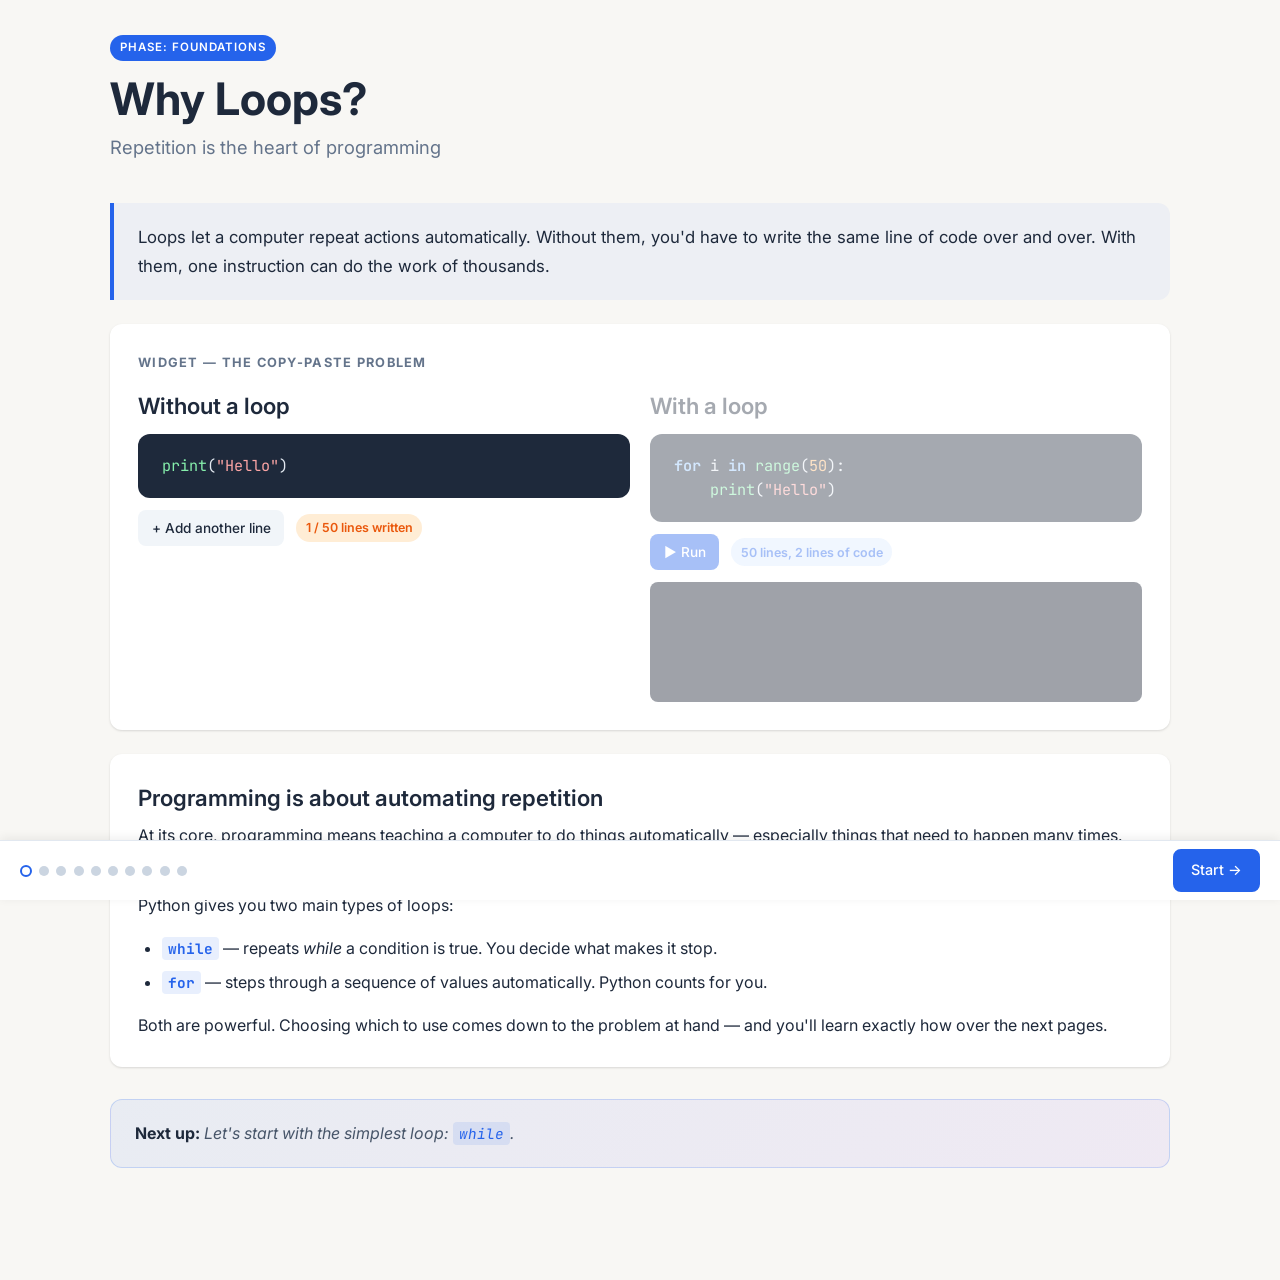
==== page-01.html @ dd304a5e "Initial release: Python Loops interactive learning guide 10-page progressive web learning experience" ====
<!DOCTYPE html>
<html lang="en">
<head>
  <meta charset="UTF-8">
  <meta name="viewport" content="width=device-width, initial-scale=1.0">
  <meta name="page" content="1">
  <title>Page 1 — Why Loops? | Python Loops</title>
  <link rel="stylesheet" href="css/styles.css">
</head>
<body>

<div class="page-wrapper">
  <header class="page-header">
    <span class="phase-badge">Phase: Foundations</span>
    <h1>Why Loops?</h1>
    <p class="subtitle">Repetition is the heart of programming</p>
  </header>

  <div class="concept-box">
    Loops let a computer repeat actions automatically. Without them, you'd have to write the same line of code over and over.
    With them, one instruction can do the work of thousands.
  </div>

  <!-- Widget: The Copy-Paste Problem -->
  <div class="card">
    <div class="card-title">Widget — The Copy-Paste Problem</div>
    <div class="grid-2">
      <!-- Left: Without a loop -->
      <div id="panel-without">
        <h3 style="margin-bottom:0.75rem;">Without a loop</h3>
        <div id="without-code" class="code-block" style="min-height:3.5rem; margin-bottom:0.75rem;"></div>
        <div style="display:flex;align-items:center;gap:0.75rem;flex-wrap:wrap;margin-bottom:0.75rem;">
          <button class="btn btn-ghost btn-sm" id="add-line-btn">+ Add another line</button>
          <span class="badge badge-warn" id="line-counter">1 / 50 lines written</span>
        </div>
        <p id="hint-text" class="text-muted text-sm hidden" style="font-style:italic;">
          Tired yet? There's a better way&hellip;
        </p>
      </div>

      <!-- Right: With a loop -->
      <div id="panel-with" style="opacity:0.4;pointer-events:none;transition:opacity 0.4s;">
        <h3 style="margin-bottom:0.75rem;">With a loop</h3>
        <pre><code id="loop-code">for i in range(50):
    print("Hello")</code></pre>
        <div style="display:flex;align-items:center;gap:0.75rem;flex-wrap:wrap;margin:0.75rem 0;">
          <button class="btn btn-primary btn-sm" id="run-loop-btn">&#9654; Run</button>
          <span class="badge badge-info">50 lines, 2 lines of code</span>
        </div>
        <div id="loop-output" class="console-output" style="min-height:120px;"></div>
      </div>
    </div>
  </div>

  <!-- Explanatory text -->
  <div class="card">
    <h3 class="mb-1">Programming is about automating repetition</h3>
    <p>At its core, programming means teaching a computer to do things automatically — especially things that need to happen many times.
       Imagine asking the computer to print "Hello" 1,000 times. You could type it 1,000 times, or you could write a <strong>loop</strong>.</p>
    <p>Python gives you two main types of loops:</p>
    <ul style="padding-left:1.5rem;margin-bottom:1rem;">
      <li style="margin-bottom:0.4rem;"><strong><code>while</code></strong> — repeats <em>while</em> a condition is true. You decide what makes it stop.</li>
      <li><strong><code>for</code></strong> — steps through a sequence of values automatically. Python counts for you.</li>
    </ul>
    <p>Both are powerful. Choosing which to use comes down to the problem at hand — and you'll learn exactly how over the next pages.</p>
  </div>

  <div class="next-teaser">
    <strong>Next up:</strong> Let's start with the simplest loop: <code>while</code>.
  </div>
</div>

<script src="js/syntax-highlight.js"></script>
<script src="js/nav.js"></script>
<script>
(function() {
  // ── Without-a-loop panel ──
  const withoutCode = document.getElementById('without-code');
  const addLineBtn  = document.getElementById('add-line-btn');
  const lineCounter = document.getElementById('line-counter');
  const hintText    = document.getElementById('hint-text');
  const panelWith   = document.getElementById('panel-with');

  let lineCount = 1;
  const MAX_LINES = 50;

  function renderWithoutCode() {
    let html = '';
    for (let i = 0; i < lineCount; i++) {
      html += highlightPython('print("Hello")') + '\n';
    }
    withoutCode.innerHTML = html;
    lineCounter.textContent = `${lineCount} / ${MAX_LINES} lines written`;
  }

  renderWithoutCode();

  addLineBtn.addEventListener('click', () => {
    if (lineCount >= MAX_LINES) return;
    lineCount++;
    renderWithoutCode();
    // Show hint after 5 clicks
    if (lineCount >= 5) {
      hintText.classList.remove('hidden');
      // Unlock right panel
      panelWith.style.opacity = '1';
      panelWith.style.pointerEvents = 'auto';
    }
    if (lineCount >= MAX_LINES) {
      addLineBtn.disabled = true;
      addLineBtn.textContent = '50 lines — full!';
    }
  });

  // ── With-a-loop panel ──
  const runLoopBtn   = document.getElementById('run-loop-btn');
  const loopOutput   = document.getElementById('loop-output');
  let animRunning = false;

  // Highlight the for-loop code
  const loopCodeEl = document.getElementById('loop-code');
  loopCodeEl.innerHTML = highlightPython(loopCodeEl.textContent);

  runLoopBtn.addEventListener('click', () => {
    if (animRunning) return;
    animRunning = true;
    loopOutput.textContent = '';
    runLoopBtn.disabled = true;
    let i = 0;
    const DELAY = 40;
    function step() {
      if (i >= 50) {
        animRunning = false;
        runLoopBtn.disabled = false;
        return;
      }
      loopOutput.textContent += 'Hello\n';
      loopOutput.scrollTop = loopOutput.scrollHeight;
      i++;
      setTimeout(step, DELAY);
    }
    step();
  });
})();
</script>
</body>
</html>
---- css/styles.css ----
@import url('https://fonts.googleapis.com/css2?family=Inter:wght@300;400;500;600;700&family=JetBrains+Mono:wght@400;500;600&display=swap');

:root {
  --color-primary:    #2563eb;
  --color-secondary:  #ea580c;
  --color-tertiary:   #7c3aed;
  --color-bg:         #f8f7f4;
  --color-surface:    #ffffff;
  --color-text:       #1e293b;
  --color-code-bg:    #1e293b;
  --color-code-text:  #e2e8f0;
  --color-success:    #16a34a;
  --color-error:      #dc2626;
  --color-line-highlight: rgba(37, 99, 235, 0.15);
  --font-body: 'Inter', system-ui, -apple-system, sans-serif;
  --font-code: 'JetBrains Mono', 'Fira Code', 'Consolas', monospace;
  --max-width: 1100px;
  --radius: 12px;
  --shadow: 0 1px 3px rgba(0,0,0,0.08), 0 1px 2px rgba(0,0,0,0.06);
}

*, *::before, *::after {
  box-sizing: border-box;
  margin: 0;
  padding: 0;
}

html {
  font-size: 16px;
  scroll-behavior: smooth;
}

body {
  font-family: var(--font-body);
  background: var(--color-bg);
  color: var(--color-text);
  line-height: 1.7;
  min-height: 100vh;
  padding-bottom: 80px;
}

/* ── Typography ── */
h1 { font-size: clamp(1.8rem, 4vw, 2.8rem); font-weight: 700; line-height: 1.2; }
h2 { font-size: clamp(1.4rem, 3vw, 2rem); font-weight: 600; line-height: 1.3; }
h3 { font-size: clamp(1.1rem, 2vw, 1.4rem); font-weight: 600; line-height: 1.4; }
h4 { font-size: 1rem; font-weight: 600; }
p  { margin-bottom: 1rem; }
p:last-child { margin-bottom: 0; }

a { color: var(--color-primary); text-decoration: none; }
a:hover { text-decoration: underline; }

/* ── Layout ── */
.page-wrapper {
  max-width: var(--max-width);
  margin: 0 auto;
  padding: 2rem 1.25rem;
}

.page-header {
  margin-bottom: 2.5rem;
}

.page-header .phase-badge {
  display: inline-block;
  background: var(--color-primary);
  color: #fff;
  font-size: 0.72rem;
  font-weight: 600;
  letter-spacing: 0.08em;
  text-transform: uppercase;
  padding: 0.2rem 0.65rem;
  border-radius: 100px;
  margin-bottom: 0.75rem;
}

.page-header h1 {
  margin-bottom: 0.35rem;
}

.page-header .subtitle {
  font-size: 1.15rem;
  color: #64748b;
  font-weight: 400;
}

/* ── Card ── */
.card {
  background: var(--color-surface);
  border-radius: var(--radius);
  box-shadow: var(--shadow);
  padding: 1.75rem;
  margin-bottom: 1.5rem;
}

.card-title {
  font-size: 0.8rem;
  font-weight: 700;
  letter-spacing: 0.1em;
  text-transform: uppercase;
  color: #64748b;
  margin-bottom: 1rem;
}

/* ── Concept box ── */
.concept-box {
  border-left: 4px solid var(--color-primary);
  background: rgba(37, 99, 235, 0.05);
  border-radius: 0 var(--radius) var(--radius) 0;
  padding: 1.25rem 1.5rem;
  margin-bottom: 1.5rem;
  font-size: 1.05rem;
}

/* ── Code blocks ── */
pre, .code-block {
  background: var(--color-code-bg);
  color: var(--color-code-text);
  font-family: var(--font-code);
  font-size: 0.95rem;
  border-radius: var(--radius);
  padding: 1.25rem 1.5rem;
  overflow-x: auto;
  line-height: 1.6;
  tab-size: 4;
}

code {
  font-family: var(--font-code);
  font-size: 0.9em;
  background: rgba(37,99,235,0.1);
  color: var(--color-primary);
  padding: 0.15em 0.4em;
  border-radius: 4px;
}

pre code {
  background: none;
  color: inherit;
  padding: 0;
  font-size: inherit;
}

/* ── Syntax Highlighting ── */
.kw      { color: #93c5fd; font-weight: 600; }
.builtin { color: #86efac; }
.str     { color: #fca5a5; }
.num     { color: #fdba74; }
.comment { color: #64748b; font-style: italic; }

/* ── Buttons ── */
.btn {
  display: inline-flex;
  align-items: center;
  gap: 0.4rem;
  padding: 0.6rem 1.25rem;
  border-radius: 8px;
  font-family: var(--font-body);
  font-size: 0.925rem;
  font-weight: 500;
  cursor: pointer;
  border: none;
  transition: background 0.15s, transform 0.1s, box-shadow 0.15s;
  min-height: 44px;
  text-decoration: none;
}

.btn:active { transform: scale(0.97); }

.btn-primary {
  background: var(--color-primary);
  color: #fff;
}
.btn-primary:hover { background: #1d4ed8; }

.btn-secondary {
  background: var(--color-secondary);
  color: #fff;
}
.btn-secondary:hover { background: #c2410c; }

.btn-tertiary {
  background: var(--color-tertiary);
  color: #fff;
}
.btn-tertiary:hover { background: #6d28d9; }

.btn-outline {
  background: transparent;
  color: var(--color-primary);
  border: 2px solid var(--color-primary);
}
.btn-outline:hover { background: rgba(37,99,235,0.07); }

.btn-ghost {
  background: #f1f5f9;
  color: var(--color-text);
}
.btn-ghost:hover { background: #e2e8f0; }

.btn-success {
  background: var(--color-success);
  color: #fff;
}

.btn-sm {
  padding: 0.35rem 0.85rem;
  font-size: 0.85rem;
  min-height: 36px;
}

.btn-lg {
  padding: 0.85rem 2rem;
  font-size: 1.05rem;
  min-height: 52px;
}

.btn:disabled {
  opacity: 0.45;
  cursor: not-allowed;
  transform: none;
}

/* ── Grid & Flex helpers ── */
.grid-2 {
  display: grid;
  grid-template-columns: 1fr 1fr;
  gap: 1.25rem;
}

.flex { display: flex; }
.flex-wrap { flex-wrap: wrap; }
.gap-1 { gap: 0.5rem; }
.gap-2 { gap: 1rem; }
.gap-3 { gap: 1.5rem; }
.items-center { align-items: center; }
.justify-center { justify-content: center; }
.justify-between { justify-content: space-between; }

@media (max-width: 768px) {
  .grid-2 { grid-template-columns: 1fr; }
}

/* ── Teaser box ── */
.next-teaser {
  background: linear-gradient(135deg, rgba(37,99,235,0.07), rgba(124,58,237,0.07));
  border: 1px solid rgba(37,99,235,0.2);
  border-radius: var(--radius);
  padding: 1.25rem 1.5rem;
  margin-top: 2rem;
  font-style: italic;
  color: #475569;
}

.next-teaser strong { color: var(--color-text); font-style: normal; }

/* ── Output console ── */
.console-output {
  background: #0f172a;
  color: #a3e635;
  font-family: var(--font-code);
  font-size: 0.9rem;
  border-radius: 8px;
  padding: 1rem 1.25rem;
  min-height: 3rem;
  max-height: 200px;
  overflow-y: auto;
  line-height: 1.6;
  white-space: pre-wrap;
}

/* ── Badge / pill ── */
.badge {
  display: inline-flex;
  align-items: center;
  gap: 0.3rem;
  padding: 0.2rem 0.6rem;
  border-radius: 100px;
  font-size: 0.78rem;
  font-weight: 600;
}

.badge-success { background: #dcfce7; color: var(--color-success); }
.badge-error   { background: #fee2e2; color: var(--color-error); }
.badge-warn    { background: #ffedd5; color: var(--color-secondary); }
.badge-info    { background: #dbeafe; color: var(--color-primary); }

/* ── Tab bar ── */
.tab-bar {
  display: flex;
  gap: 0.25rem;
  border-bottom: 2px solid #e2e8f0;
  margin-bottom: 1.5rem;
  overflow-x: auto;
}

.tab-btn {
  padding: 0.6rem 1.1rem;
  border: none;
  background: transparent;
  font-family: var(--font-body);
  font-size: 0.9rem;
  font-weight: 500;
  color: #64748b;
  cursor: pointer;
  border-bottom: 3px solid transparent;
  margin-bottom: -2px;
  white-space: nowrap;
  min-height: 44px;
  border-radius: 6px 6px 0 0;
  transition: color 0.15s, border-color 0.15s, background 0.15s;
}

.tab-btn:hover { color: var(--color-primary); background: rgba(37,99,235,0.05); }
.tab-btn.active { color: var(--color-primary); border-bottom-color: var(--color-primary); font-weight: 600; }

/* ── Step-through ── */
.step-through-container {
  display: grid;
  grid-template-columns: 1fr 1fr;
  gap: 1.25rem;
}

@media (max-width: 768px) {
  .step-through-container { grid-template-columns: 1fr; }
}

.st-code-panel {
  background: var(--color-code-bg);
  color: var(--color-code-text);
  border-radius: var(--radius);
  padding: 1rem 1.25rem;
  font-family: var(--font-code);
  font-size: 0.92rem;
  line-height: 2.0;
  min-height: 160px;
}

.st-code-line {
  display: flex;
  align-items: center;
  gap: 0.75rem;
  padding: 0.1rem 0.5rem;
  border-radius: 4px;
  transition: background 0.2s;
  position: relative;
}

.st-code-line.active {
  background: var(--color-line-highlight);
}

.st-code-text {
  flex: 1;
  white-space: pre;
}

.st-line-num {
  color: #64748b;
  min-width: 1.5rem;
  text-align: right;
  user-select: none;
  font-size: 0.8rem;
}

.st-right-panel {
  display: flex;
  flex-direction: column;
  gap: 1rem;
}

.var-watch {
  background: #f8fafc;
  border: 1px solid #e2e8f0;
  border-radius: 8px;
  padding: 0.75rem 1rem;
}

.var-watch-title {
  font-size: 0.72rem;
  font-weight: 700;
  text-transform: uppercase;
  letter-spacing: 0.08em;
  color: #64748b;
  margin-bottom: 0.5rem;
}

.var-table {
  font-family: var(--font-code);
  font-size: 0.88rem;
  width: 100%;
}

.var-table td {
  padding: 0.2rem 0.4rem;
  vertical-align: top;
}

.var-name { color: #1d4ed8; font-weight: 600; }
.var-val  { color: #b45309; }
.var-eq   { color: #64748b; }

.st-controls {
  display: flex;
  gap: 0.5rem;
  flex-wrap: wrap;
  margin-top: 1rem;
}

/* condition badge */
.condition-badge {
  display: inline-flex;
  align-items: center;
  padding: 0.15rem 0.55rem;
  border-radius: 6px;
  font-size: 0.8rem;
  font-weight: 600;
  margin-left: 0.5rem;
  font-family: var(--font-code);
}
.condition-badge.true-badge  { background: #dcfce7; color: #15803d; }
.condition-badge.false-badge { background: #fee2e2; color: #b91c1c; }

/* flow arrows */
.flow-arrow {
  position: absolute;
  right: -6px;
  font-size: 0.72rem;
  font-weight: 700;
  padding: 0.1rem 0.35rem;
  border-radius: 4px;
}
.flow-break    { background: #fee2e2; color: #b91c1c; }
.flow-continue { background: #ffedd5; color: #c2410c; }

/* ── Navigation bar (fixed bottom) ── */
#bottom-nav {
  position: fixed;
  bottom: 0;
  left: 0;
  right: 0;
  background: var(--color-surface);
  border-top: 1px solid #e2e8f0;
  box-shadow: 0 -2px 10px rgba(0,0,0,0.07);
  z-index: 100;
  padding: 0.6rem 1.25rem;
  display: flex;
  align-items: center;
  justify-content: space-between;
  gap: 1rem;
  height: 60px;
}

.nav-btn {
  display: inline-flex;
  align-items: center;
  gap: 0.4rem;
  padding: 0.45rem 1rem;
  border-radius: 8px;
  font-family: var(--font-body);
  font-size: 0.9rem;
  font-weight: 500;
  cursor: pointer;
  border: 2px solid var(--color-primary);
  color: var(--color-primary);
  background: transparent;
  transition: all 0.15s;
  min-height: 40px;
  text-decoration: none;
}
.nav-btn:hover { background: rgba(37,99,235,0.08); text-decoration: none; }
.nav-btn.primary { background: var(--color-primary); color: #fff; }
.nav-btn.primary:hover { background: #1d4ed8; }
.nav-btn.hidden { visibility: hidden; pointer-events: none; }

.nav-dots {
  display: flex;
  gap: 0.45rem;
  align-items: center;
}

.nav-dot {
  width: 10px;
  height: 10px;
  border-radius: 50%;
  background: #cbd5e1;
  border: 2px solid transparent;
  cursor: pointer;
  transition: all 0.2s;
  padding: 0;
}
.nav-dot.current {
  background: transparent;
  border-color: var(--color-primary);
  width: 12px;
  height: 12px;
}
.nav-dot.visited { background: var(--color-primary); }

/* ── Drag-drop ── */
.draggable {
  cursor: grab;
  user-select: none;
  -webkit-user-select: none;
  touch-action: none;
}
.draggable:active { cursor: grabbing; }
.draggable.dragging { opacity: 0.4; }

.drop-zone {
  border: 2px dashed #cbd5e1;
  border-radius: var(--radius);
  min-height: 80px;
  transition: border-color 0.2s, background 0.2s;
  padding: 0.75rem;
}
.drop-zone.drag-over {
  border-color: var(--color-primary);
  background: rgba(37,99,235,0.05);
}

/* ── Robot game ── */
.robot-canvas-wrap {
  display: flex;
  justify-content: center;
}

canvas#robot-canvas {
  border-radius: var(--radius);
  box-shadow: var(--shadow);
}

.code-blocks-area {
  display: flex;
  flex-wrap: wrap;
  gap: 0.5rem;
  padding: 0.75rem;
  background: #f1f5f9;
  border-radius: 8px;
  min-height: 54px;
}

.code-block-item {
  background: var(--color-code-bg);
  color: var(--color-code-text);
  font-family: var(--font-code);
  font-size: 0.85rem;
  padding: 0.4rem 0.85rem;
  border-radius: 6px;
  cursor: grab;
  user-select: none;
  touch-action: none;
  min-height: 36px;
  display: inline-flex;
  align-items: center;
  gap: 0.3rem;
}

.sequence-area {
  position: relative;
  min-height: 120px;
  border: 2px dashed #cbd5e1;
  border-radius: var(--radius);
  padding: 0.75rem;
  display: flex;
  flex-direction: column;
  gap: 0.35rem;
  background: #fafbfc;
}
.sequence-area.drag-over { border-color: var(--color-primary); background: rgba(37,99,235,0.04); }

.seq-block {
  font-family: var(--font-code);
  font-size: 0.88rem;
  background: var(--color-code-bg);
  color: var(--color-code-text);
  padding: 0.35rem 0.75rem;
  border-radius: 6px;
  display: flex;
  align-items: center;
  gap: 0.5rem;
  cursor: grab;
  min-height: 36px;
  position: relative;
}
.seq-drag-handle {
  cursor: grab;
  color: #475569;
  font-size: 1.1rem;
  padding: 0 0.35rem 0 0;
  user-select: none;
  -webkit-user-select: none;
  touch-action: none;
  line-height: 1;
}
.seq-drag-handle:active { cursor: grabbing; }

.seq-drop-indicator {
  position: absolute;
  left: 0.5rem;
  right: 0.5rem;
  height: 3px;
  background: var(--color-primary);
  border-radius: 2px;
  pointer-events: none;
  z-index: 10;
}

.seq-block .remove-btn {
  background: none;
  border: none;
  color: #64748b;
  cursor: pointer;
  font-size: 1rem;
  padding: 0 0.25rem;
  line-height: 1;
}
.seq-block .remove-btn:hover { color: var(--color-error); }
.seq-block.indent-0 { margin-left: 0; }
.seq-block.indent-1 { margin-left: 1.5rem; }
.seq-block.indent-2 { margin-left: 3rem; }
.seq-block.indent-3 { margin-left: 4.5rem; }

/* ── Quiz / multiple choice ── */
.mc-options {
  display: grid;
  grid-template-columns: 1fr 1fr;
  gap: 0.75rem;
  margin: 1rem 0;
}
@media (max-width: 480px) { .mc-options { grid-template-columns: 1fr; } }

.mc-btn {
  background: #f8fafc;
  border: 2px solid #e2e8f0;
  border-radius: 8px;
  padding: 0.75rem 1rem;
  font-family: var(--font-code);
  font-size: 0.88rem;
  cursor: pointer;
  text-align: left;
  transition: all 0.15s;
  white-space: pre;
  min-height: 44px;
}
.mc-btn:hover { border-color: var(--color-primary); background: rgba(37,99,235,0.05); }
.mc-btn.correct { border-color: var(--color-success); background: #dcfce7; }
.mc-btn.incorrect { border-color: var(--color-error); background: #fee2e2; }

/* ── Range explorer ── */
.range-slider-group {
  display: grid;
  gap: 0.75rem;
  margin-bottom: 1.25rem;
}
.range-row {
  display: flex;
  align-items: center;
  gap: 1rem;
}
.range-row label {
  min-width: 4.5rem;
  font-family: var(--font-code);
  font-size: 0.9rem;
  font-weight: 600;
  color: var(--color-primary);
}
.range-row input[type=range] {
  flex: 1;
  accent-color: var(--color-primary);
  height: 6px;
  cursor: pointer;
}
.range-val {
  min-width: 2.5rem;
  text-align: right;
  font-family: var(--font-code);
  font-size: 0.9rem;
  font-weight: 600;
}

/* Number line */
.number-line {
  position: relative;
  height: 56px;
  margin: 1rem 0;
}
.nl-track {
  position: absolute;
  top: 50%;
  left: 0; right: 0;
  height: 3px;
  background: #e2e8f0;
  transform: translateY(-50%);
}
.nl-dots {
  position: absolute;
  top: 0; left: 0; right: 0; bottom: 0;
  display: flex;
  align-items: center;
}
.nl-dot {
  position: absolute;
  width: 14px; height: 14px;
  border-radius: 50%;
  transform: translate(-50%, -50%);
  top: 50%;
}
.nl-dot.included { background: var(--color-primary); }
.nl-dot.excluded { background: #fff; border: 2px solid #cbd5e1; }
.nl-label {
  position: absolute;
  font-size: 0.65rem;
  font-family: var(--font-code);
  color: #94a3b8;
  top: calc(50% + 10px);
  transform: translateX(-50%);
}

/* ── Loop sorter ── */
.sorter-wrapper {
  display: grid;
  grid-template-columns: 1fr 1fr;
  gap: 1.25rem;
}
@media (max-width: 768px) { .sorter-wrapper { grid-template-columns: 1fr; } }

.scenario-pool {
  display: flex;
  flex-direction: column;
  gap: 0.5rem;
}

.scenario-card {
  background: var(--color-surface);
  border: 2px solid #e2e8f0;
  border-radius: 8px;
  padding: 0.75rem 1rem;
  font-size: 0.9rem;
  cursor: grab;
  min-height: 44px;
  display: flex;
  align-items: center;
  transition: border-color 0.15s, box-shadow 0.15s;
}
.scenario-card:hover { border-color: var(--color-primary); }
.scenario-card.correct { border-color: var(--color-success); background: #f0fdf4; }
.scenario-card.incorrect { border-color: var(--color-error); background: #fef2f2; }
.scenario-card.dragging { opacity: 0.3; }

.loop-drop-zone {
  border: 2px dashed #cbd5e1;
  border-radius: var(--radius);
  padding: 0.75rem;
  min-height: 200px;
  display: flex;
  flex-direction: column;
  gap: 0.5rem;
  transition: all 0.2s;
}
.loop-drop-zone.drag-over { border-color: var(--color-primary); background: rgba(37,99,235,0.04); }
.loop-drop-zone h3 { margin-bottom: 0.5rem; font-size: 1rem; }

/* ── Colour list cards ── */
.colour-cards {
  display: flex;
  gap: 0.75rem;
  flex-wrap: wrap;
  margin-top: 1rem;
}

.colour-card {
  width: 80px; height: 80px;
  border-radius: 10px;
  display: flex;
  align-items: center;
  justify-content: center;
  font-weight: 600;
  font-size: 0.85rem;
  color: #fff;
  transition: transform 0.25s, box-shadow 0.25s;
  cursor: grab;
  text-shadow: 0 1px 2px rgba(0,0,0,0.4);
  user-select: none;
  touch-action: none;
}
.colour-card.active {
  transform: scale(1.15);
  box-shadow: 0 0 0 4px rgba(37,99,235,0.35), 0 6px 20px rgba(0,0,0,0.2);
}

/* ── Concept tree ── */
.concept-tree {
  font-family: var(--font-code);
  font-size: 0.95rem;
  line-height: 2;
  background: var(--color-code-bg);
  color: var(--color-code-text);
  padding: 1.5rem 2rem;
  border-radius: var(--radius);
}
.concept-tree a { color: #93c5fd; }
.concept-tree a:hover { color: #bfdbfe; }
.tree-root { color: #fbbf24; font-weight: 700; font-size: 1.05rem; margin-bottom: 0.25rem; }
.tree-branch { color: #64748b; }
.tree-leaf { color: var(--color-code-text); }
.tree-level-1 { padding-left: 1rem; }
.tree-level-2 { padding-left: 2.5rem; }

/* ── Accumulator bar chart ── */
.bar-chart {
  display: flex;
  align-items: flex-end;
  gap: 0.5rem;
  height: 120px;
  padding: 0.5rem 0.25rem;
  border-bottom: 2px solid #e2e8f0;
  margin: 1rem 0;
}
.bar-col {
  flex: 1;
  display: flex;
  flex-direction: column;
  align-items: center;
  justify-content: flex-end;
  gap: 0.25rem;
  height: 100%;
}
.bar-fill {
  width: 100%;
  background: var(--color-primary);
  border-radius: 4px 4px 0 0;
  transition: height 0.4s ease;
  min-height: 0;
}
.bar-label {
  font-size: 0.75rem;
  font-family: var(--font-code);
  color: #64748b;
}

/* ── Fix-the-loop ── */
.bug-card {
  border: 2px solid #e2e8f0;
  border-radius: var(--radius);
  padding: 1.25rem;
  margin-bottom: 1.25rem;
}
.bug-card.solved { border-color: var(--color-success); }

.fix-input {
  font-family: var(--font-code);
  font-size: 0.9rem;
  width: 100%;
  padding: 0.5rem 0.75rem;
  border: 2px solid #e2e8f0;
  border-radius: 6px;
  background: #f8fafc;
  color: var(--color-text);
  transition: border-color 0.15s;
}
.fix-input:focus { outline: none; border-color: var(--color-primary); }

/* ── Loading / animation helpers ── */
@keyframes fadeIn {
  from { opacity: 0; transform: translateY(8px); }
  to   { opacity: 1; transform: translateY(0); }
}
.fade-in { animation: fadeIn 0.3s ease forwards; }

@keyframes shake {
  0%,100% { transform: translateX(0); }
  20% { transform: translateX(-6px); }
  40% { transform: translateX(6px); }
  60% { transform: translateX(-4px); }
  80% { transform: translateX(4px); }
}
.shake { animation: shake 0.4s ease; }

@keyframes celebrate {
  0%   { transform: scale(1); }
  50%  { transform: scale(1.08); }
  100% { transform: scale(1); }
}
.celebrate { animation: celebrate 0.5s ease 2; }

/* ── Utility ── */
.mt-1 { margin-top: 0.5rem; }
.mt-2 { margin-top: 1rem; }
.mt-3 { margin-top: 1.5rem; }
.mb-1 { margin-bottom: 0.5rem; }
.mb-2 { margin-bottom: 1rem; }
.mb-3 { margin-bottom: 1.5rem; }
.text-sm { font-size: 0.875rem; }
.text-muted { color: #64748b; }
.text-success { color: var(--color-success); }
.text-error { color: var(--color-error); }
.text-center { text-align: center; }
.hidden { display: none !important; }
.visually-hidden {
  position: absolute;
  width: 1px; height: 1px;
  padding: 0; margin: -1px;
  overflow: hidden; clip: rect(0,0,0,0);
  white-space: nowrap; border: 0;
}

/* ── Index page specific ── */
.hero {
  text-align: center;
  padding: 4rem 1rem 3rem;
}
.hero h1 { margin-bottom: 0.5rem; }
.hero .lead {
  font-size: 1.15rem;
  color: #475569;
  max-width: 580px;
  margin: 0 auto 2rem;
  line-height: 1.8;
}

.page-grid {
  display: grid;
  grid-template-columns: repeat(auto-fill, minmax(220px, 1fr));
  gap: 1rem;
  margin-top: 1rem;
}

.page-card {
  background: var(--color-surface);
  border: 2px solid #e2e8f0;
  border-radius: var(--radius);
  padding: 1.25rem;
  text-decoration: none;
  color: var(--color-text);
  transition: border-color 0.15s, box-shadow 0.15s, transform 0.15s;
  display: block;
}
.page-card:hover {
  border-color: var(--color-primary);
  box-shadow: 0 4px 16px rgba(37,99,235,0.12);
  transform: translateY(-2px);
  text-decoration: none;
}
.page-card .page-num {
  font-size: 0.72rem;
  font-weight: 700;
  text-transform: uppercase;
  letter-spacing: 0.08em;
  color: var(--color-primary);
  margin-bottom: 0.35rem;
}
.page-card .page-title { font-weight: 600; margin-bottom: 0.35rem; font-size: 1rem; }
.page-card .page-desc { font-size: 0.85rem; color: #64748b; line-height: 1.5; }

/* ── Input field ── */
.input-field {
  font-family: var(--font-body);
  font-size: 0.95rem;
  padding: 0.55rem 0.9rem;
  border: 2px solid #e2e8f0;
  border-radius: 8px;
  background: #f8fafc;
  color: var(--color-text);
  transition: border-color 0.15s;
  min-height: 44px;
}
.input-field:focus { outline: none; border-color: var(--color-primary); background: #fff; }

/* Pattern lab input validation */
.pw-prompt {
  display: flex;
  gap: 0.5rem;
  align-items: center;
  flex-wrap: wrap;
}
.pw-log {
  font-family: var(--font-code);
  font-size: 0.88rem;
  background: #0f172a;
  color: #94a3b8;
  border-radius: 8px;
  padding: 0.75rem 1rem;
  min-height: 60px;
  line-height: 1.7;
  white-space: pre-wrap;
}

/* ── Responsive tweaks ── */
@media (max-width: 600px) {
  .card { padding: 1.25rem; }
  .page-wrapper { padding: 1.25rem 1rem; }
  pre, .code-block { font-size: 0.82rem; padding: 0.85rem 1rem; }
  .st-code-panel { font-size: 0.82rem; }
  .btn-lg { font-size: 0.95rem; padding: 0.75rem 1.5rem; }
}
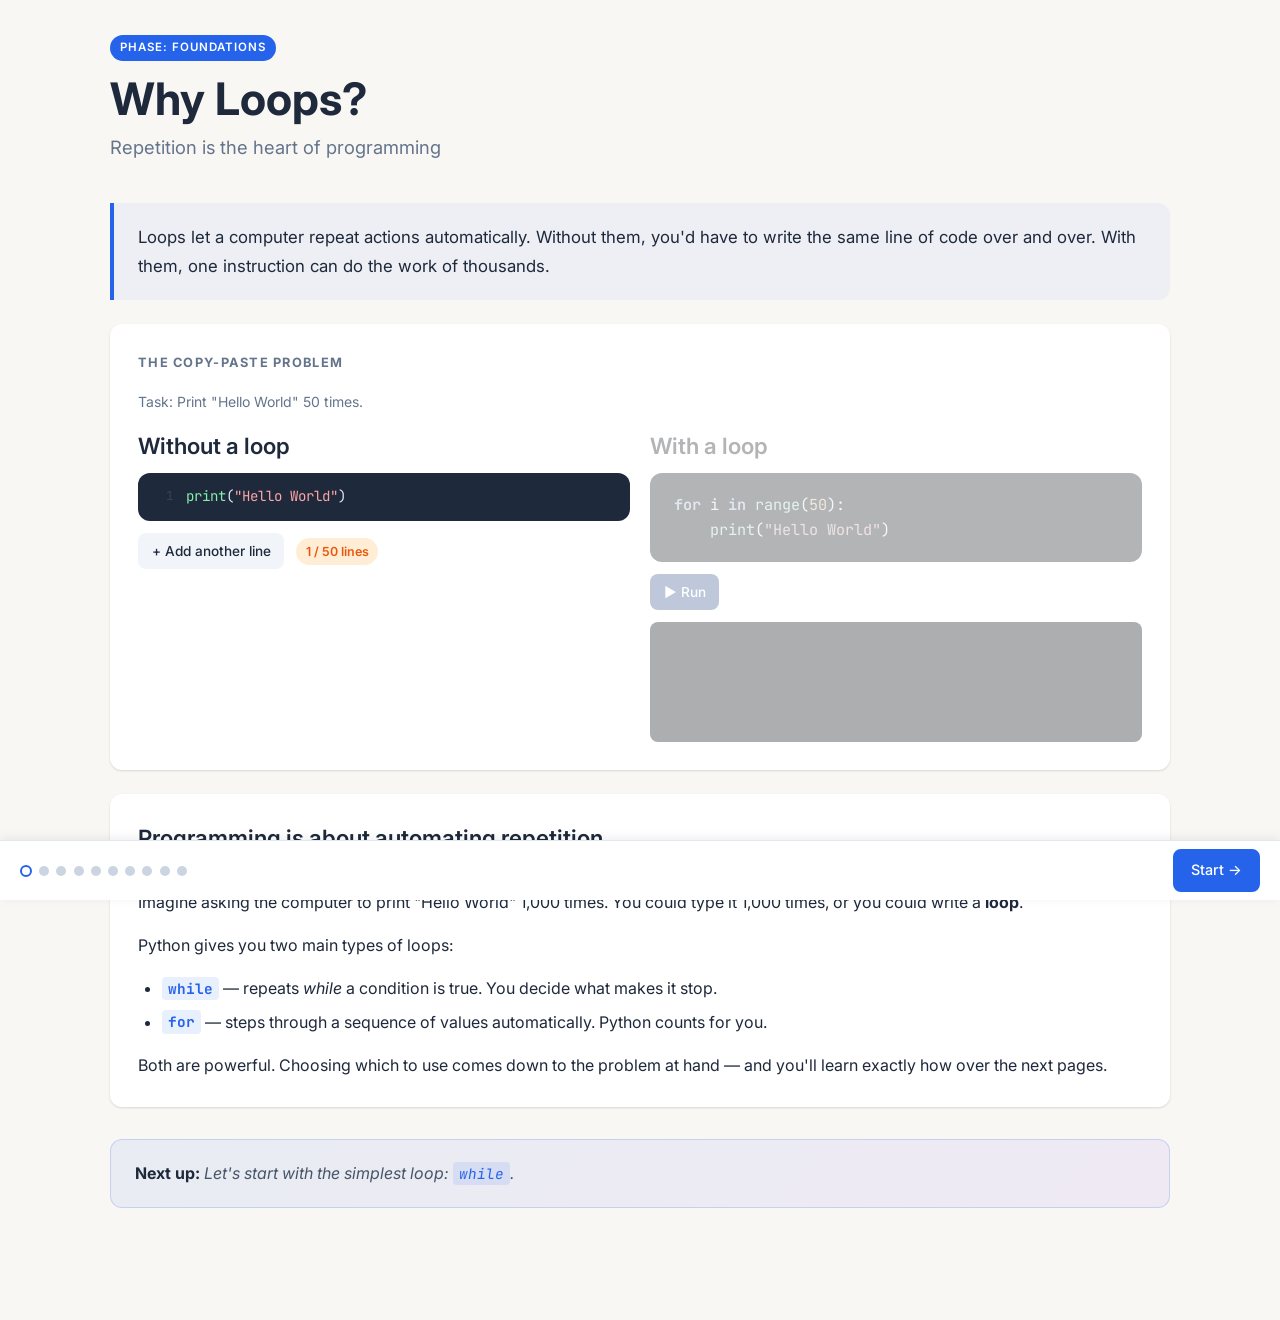
==== commit 6356233e: "Improve UX, fix bugs, and simplify loop examples across all pages - Pages 2–4: reduce loop count fro" ====
--- a/page-01.html
+++ b/page-01.html
@@ -21,33 +21,34 @@
     With them, one instruction can do the work of thousands.
   </div>
 
-  <!-- Widget: The Copy-Paste Problem -->
+  <!-- The Copy-Paste Problem -->
   <div class="card">
-    <div class="card-title">Widget — The Copy-Paste Problem</div>
+    <div class="card-title">The Copy-Paste Problem</div>
+    <p class="text-muted text-sm mb-2">Task: Print "Hello World" 50 times.</p>
     <div class="grid-2">
       <!-- Left: Without a loop -->
       <div id="panel-without">
         <h3 style="margin-bottom:0.75rem;">Without a loop</h3>
-        <div id="without-code" class="code-block" style="min-height:3.5rem; margin-bottom:0.75rem;"></div>
+        <div id="without-code" style="background:var(--color-code-bg);color:var(--color-code-text);font-family:var(--font-code);font-size:0.88rem;border-radius:var(--radius);padding:0.75rem 1rem;max-height:220px;overflow-y:auto;line-height:1.7;margin-bottom:0.75rem;"></div>
         <div style="display:flex;align-items:center;gap:0.75rem;flex-wrap:wrap;margin-bottom:0.75rem;">
           <button class="btn btn-ghost btn-sm" id="add-line-btn">+ Add another line</button>
-          <span class="badge badge-warn" id="line-counter">1 / 50 lines written</span>
+          <span class="badge badge-warn" id="line-counter">1 / 50 lines</span>
         </div>
-        <p id="hint-text" class="text-muted text-sm hidden" style="font-style:italic;">
-          Tired yet? There's a better way&hellip;
+        <p id="hint-text" class="hidden" style="font-style:italic;color:var(--color-secondary);font-weight:500;font-size:0.95rem;">
+          Tired yet? There's a better way &rarr;
         </p>
       </div>
 
       <!-- Right: With a loop -->
-      <div id="panel-with" style="opacity:0.4;pointer-events:none;transition:opacity 0.4s;">
+      <div id="panel-with" style="opacity:0.35;pointer-events:none;filter:grayscale(0.6);transition:all 0.5s ease;">
         <h3 style="margin-bottom:0.75rem;">With a loop</h3>
         <pre><code id="loop-code">for i in range(50):
-    print("Hello")</code></pre>
+    print("Hello World")</code></pre>
         <div style="display:flex;align-items:center;gap:0.75rem;flex-wrap:wrap;margin:0.75rem 0;">
           <button class="btn btn-primary btn-sm" id="run-loop-btn">&#9654; Run</button>
-          <span class="badge badge-info">50 lines, 2 lines of code</span>
         </div>
-        <div id="loop-output" class="console-output" style="min-height:120px;"></div>
+        <div id="loop-output" class="console-output" style="min-height:120px;max-height:180px;"></div>
+        <div id="summary-box" class="hidden" style="margin-top:0.75rem;"></div>
       </div>
     </div>
   </div>
@@ -56,7 +57,7 @@
   <div class="card">
     <h3 class="mb-1">Programming is about automating repetition</h3>
     <p>At its core, programming means teaching a computer to do things automatically — especially things that need to happen many times.
-       Imagine asking the computer to print "Hello" 1,000 times. You could type it 1,000 times, or you could write a <strong>loop</strong>.</p>
+       Imagine asking the computer to print "Hello World" 1,000 times. You could type it 1,000 times, or you could write a <strong>loop</strong>.</p>
     <p>Python gives you two main types of loops:</p>
     <ul style="padding-left:1.5rem;margin-bottom:1rem;">
       <li style="margin-bottom:0.4rem;"><strong><code>while</code></strong> — repeats <em>while</em> a condition is true. You decide what makes it stop.</li>
@@ -75,69 +76,91 @@
 <script>
 (function() {
   // ── Without-a-loop panel ──
-  const withoutCode = document.getElementById('without-code');
-  const addLineBtn  = document.getElementById('add-line-btn');
-  const lineCounter = document.getElementById('line-counter');
-  const hintText    = document.getElementById('hint-text');
-  const panelWith   = document.getElementById('panel-with');
+  var withoutCode = document.getElementById('without-code');
+  var addLineBtn  = document.getElementById('add-line-btn');
+  var lineCounter = document.getElementById('line-counter');
+  var hintText    = document.getElementById('hint-text');
+  var panelWith   = document.getElementById('panel-with');
 
-  let lineCount = 1;
-  const MAX_LINES = 50;
+  var lineCount = 1;
+  var MAX_LINES = 50;
+  var highlightedLine = highlightPython('print("Hello World")');
 
   function renderWithoutCode() {
-    let html = '';
-    for (let i = 0; i < lineCount; i++) {
-      html += highlightPython('print("Hello")') + '\n';
+    var html = '<table style="border-collapse:collapse;width:100%;">';
+    for (var i = 1; i <= lineCount; i++) {
+      html += '<tr><td style="color:#475569;text-align:right;padding-right:0.8rem;user-select:none;width:2rem;vertical-align:top;font-size:0.78rem;opacity:0.6;">' + i + '</td>';
+      html += '<td>' + highlightedLine + '</td></tr>';
     }
+    html += '</table>';
     withoutCode.innerHTML = html;
-    lineCounter.textContent = `${lineCount} / ${MAX_LINES} lines written`;
+    lineCounter.textContent = lineCount + ' / ' + MAX_LINES + ' lines';
+
+    // Auto-scroll to bottom
+    withoutCode.scrollTop = withoutCode.scrollHeight;
   }
 
   renderWithoutCode();
 
-  addLineBtn.addEventListener('click', () => {
+  addLineBtn.addEventListener('click', function() {
     if (lineCount >= MAX_LINES) return;
     lineCount++;
     renderWithoutCode();
-    // Show hint after 5 clicks
-    if (lineCount >= 5) {
+
+    // After 5 clicks: show hint and unlock right panel
+    if (lineCount === 6) {
       hintText.classList.remove('hidden');
-      // Unlock right panel
       panelWith.style.opacity = '1';
       panelWith.style.pointerEvents = 'auto';
+      panelWith.style.filter = 'none';
     }
+
     if (lineCount >= MAX_LINES) {
       addLineBtn.disabled = true;
-      addLineBtn.textContent = '50 lines — full!';
+      addLineBtn.textContent = '50 lines — done!';
     }
   });
 
   // ── With-a-loop panel ──
-  const runLoopBtn   = document.getElementById('run-loop-btn');
-  const loopOutput   = document.getElementById('loop-output');
-  let animRunning = false;
+  var runLoopBtn  = document.getElementById('run-loop-btn');
+  var loopOutput  = document.getElementById('loop-output');
+  var summaryBox  = document.getElementById('summary-box');
+  var animRunning = false;
 
   // Highlight the for-loop code
-  const loopCodeEl = document.getElementById('loop-code');
+  var loopCodeEl = document.getElementById('loop-code');
   loopCodeEl.innerHTML = highlightPython(loopCodeEl.textContent);
 
-  runLoopBtn.addEventListener('click', () => {
+  runLoopBtn.addEventListener('click', function() {
     if (animRunning) return;
     animRunning = true;
     loopOutput.textContent = '';
+    summaryBox.classList.add('hidden');
     runLoopBtn.disabled = true;
-    let i = 0;
-    const DELAY = 40;
+
+    var i = 0;
+    var startTime = performance.now();
+
     function step() {
       if (i >= 50) {
         animRunning = false;
         runLoopBtn.disabled = false;
+
+        // Show contrast summary
+        var elapsed = ((performance.now() - startTime) / 1000).toFixed(1);
+        summaryBox.innerHTML =
+          '<div style="background:rgba(22,163,74,0.08);border:1px solid var(--color-success);border-radius:8px;padding:0.75rem 1rem;font-size:0.9rem;">' +
+          '<strong style="color:var(--color-success);">Done!</strong> ' +
+          '50 lines of output from <strong>2 lines of code</strong> in ' + elapsed + 's.' +
+          (lineCount > 1 ? ' <span class="text-muted">You wrote ' + lineCount + ' lines by hand.</span>' : '') +
+          '</div>';
+        summaryBox.classList.remove('hidden');
         return;
       }
-      loopOutput.textContent += 'Hello\n';
+      loopOutput.textContent += 'Hello World\n';
       loopOutput.scrollTop = loopOutput.scrollHeight;
       i++;
-      setTimeout(step, DELAY);
+      setTimeout(step, 35);
     }
     step();
   });
--- a/css/styles.css
+++ b/css/styles.css
@@ -374,6 +374,7 @@
   border: 1px solid #e2e8f0;
   border-radius: 8px;
   padding: 0.75rem 1rem;
+  min-height: 4.5rem;
 }
 
 .var-watch-title {
